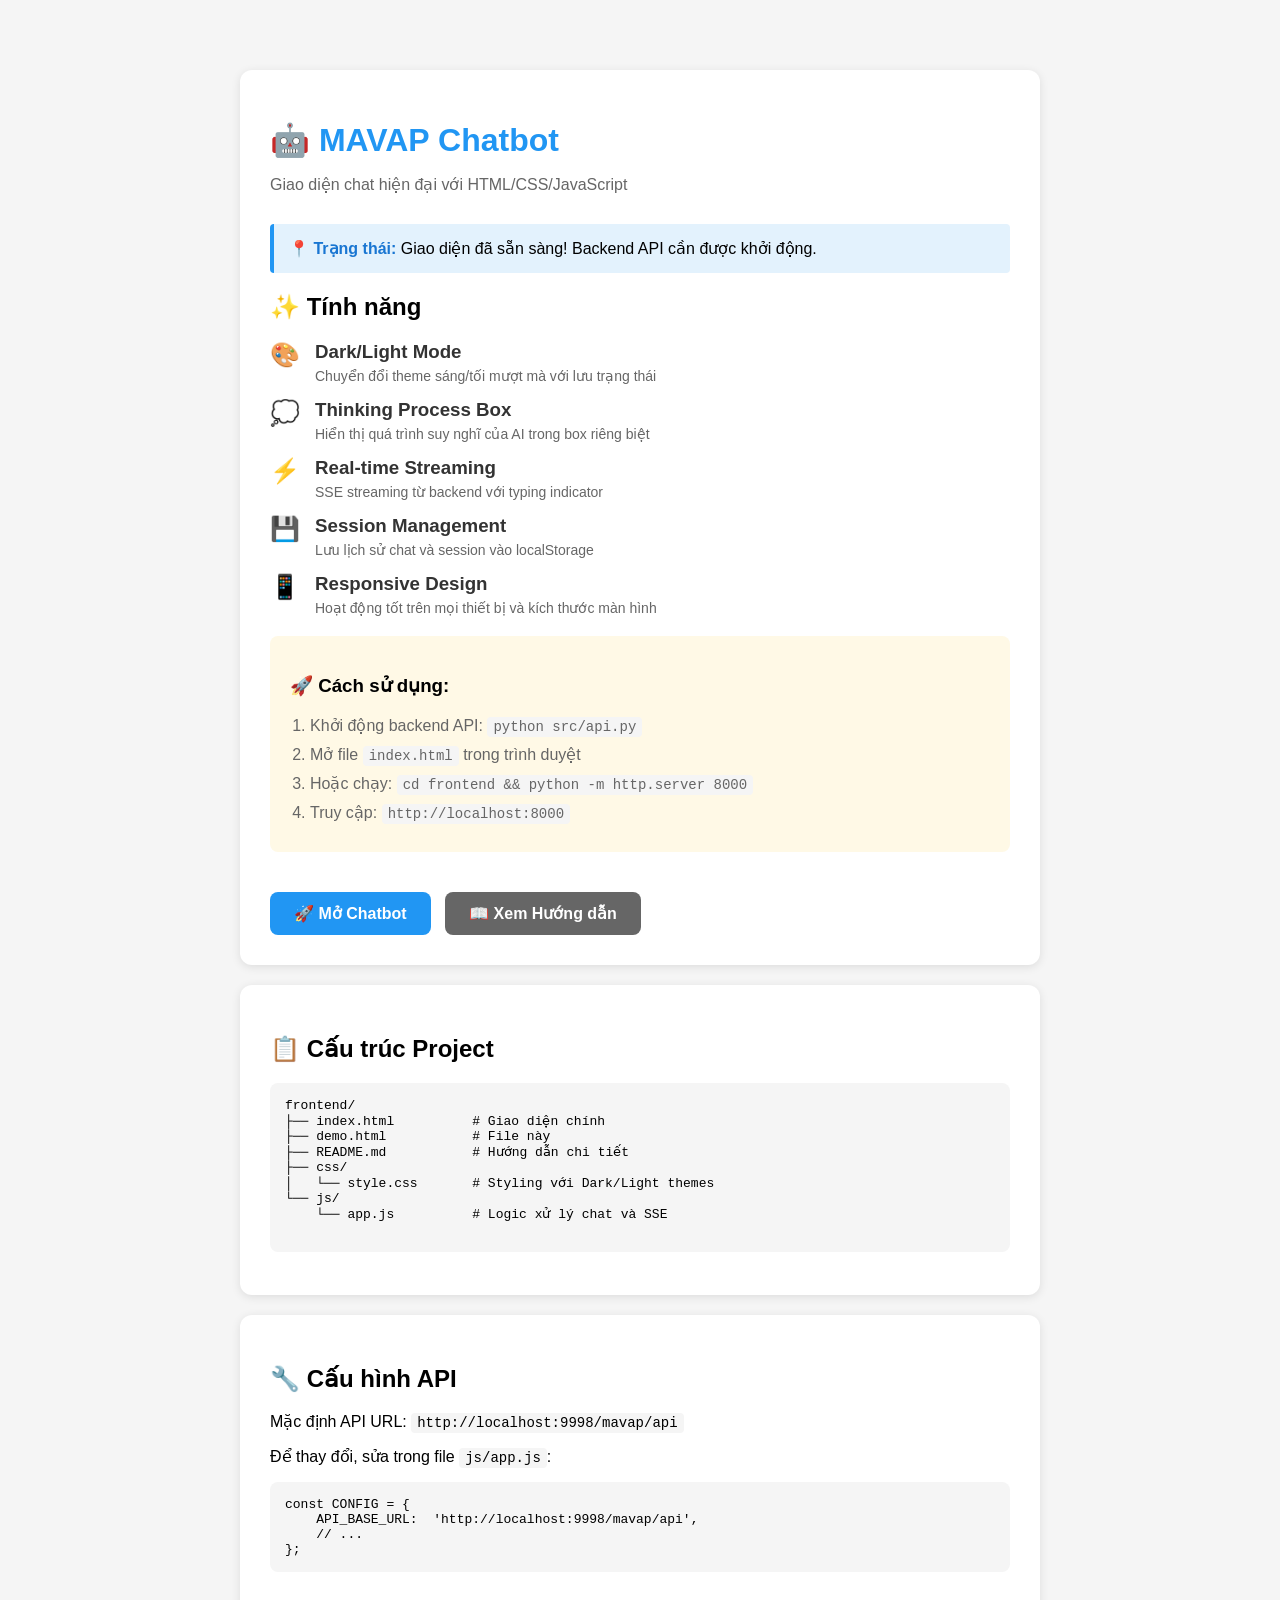
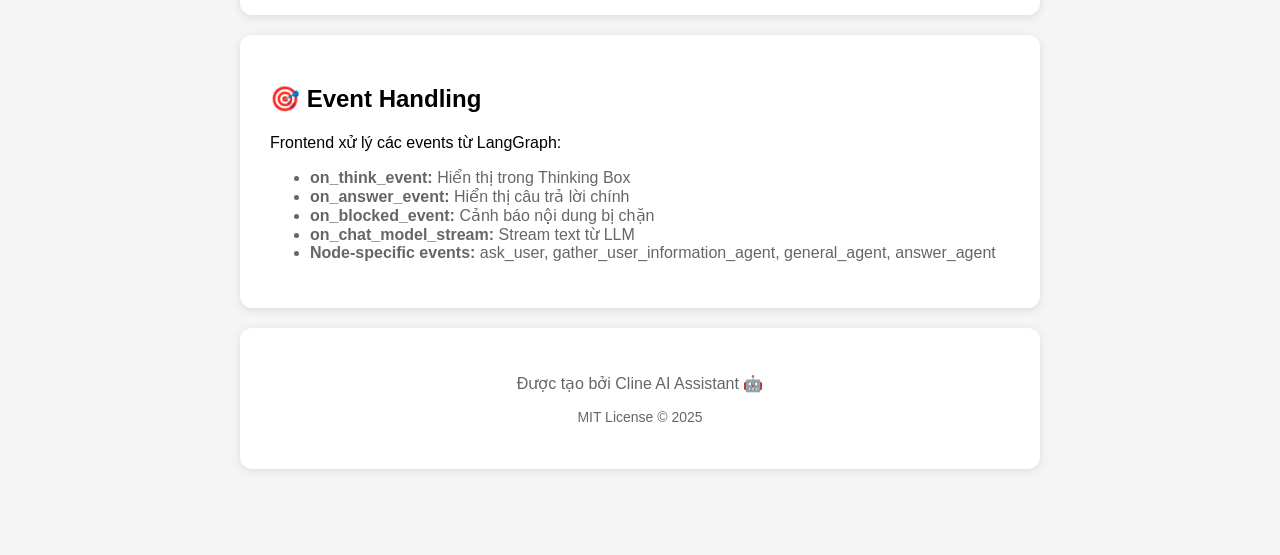
==== frontend/demo.html @ 62d169a2 "demo UI" ====
<! DOCTYPE html>
<html lang="vi">
<head>
    <meta charset="UTF-8">
    <meta name="viewport" content="width=device-width, initial-scale=1.0">
    <title>MAVAP Chatbot Demo</title>
    <style>
        body {
            font-family: Arial, sans-serif;
            max-width: 800px;
            margin: 50px auto;
            padding: 20px;
            background:  #f5f5f5;
        }
        .card {
            background: white;
            border-radius: 12px;
            padding: 30px;
            box-shadow: 0 2px 10px rgba(0,0,0,0.1);
            margin-bottom: 20px;
        }
        h1 {
            color: #2196F3;
            margin-bottom: 10px;
        }
        .subtitle {
            color: #666;
            margin-bottom: 30px;
        }
        .feature {
            display: flex;
            align-items: start;
            margin-bottom: 15px;
        }
        .feature-icon {
            font-size: 24px;
            margin-right: 15px;
        }
        .feature-text h3 {
            margin: 0 0 5px 0;
            color:  #333;
        }
        .feature-text p {
            margin: 0;
            color:  #666;
            font-size: 14px;
        }
        .btn {
            display: inline-block;
            padding: 12px 24px;
            background: #2196F3;
            color:  white;
            text-decoration:  none;
            border-radius:  8px;
            font-weight: 600;
            transition: all 0.3s;
            margin-right: 10px;
            margin-top: 10px;
        }
        .btn:hover {
            background: #1976D2;
            transform: translateY(-2px);
            box-shadow: 0 4px 12px rgba(33, 150, 243, 0.3);
        }
        .btn-secondary {
            background: #666;
        }
        .btn-secondary:hover {
            background: #555;
        }
        .status {
            padding: 15px;
            background: #e3f2fd;
            border-left: 4px solid #2196F3;
            border-radius: 4px;
            margin:  20px 0;
        }
        .status strong {
            color: #1976D2;
        }
        code {
            background: #f5f5f5;
            padding: 2px 6px;
            border-radius:  4px;
            font-family:  'Courier New', monospace;
            font-size: 14px;
        }
        .steps {
            background: #fff9e6;
            padding: 20px;
            border-radius:  8px;
            margin:  20px 0;
        }
        .steps ol {
            margin:  10px 0;
            padding-left: 20px;
        }
        .steps li {
            margin: 10px 0;
            color: #666;
        }
    </style>
</head>
<body>
    <div class="card">
        <h1>🤖 MAVAP Chatbot</h1>
        <p class="subtitle">Giao diện chat hiện đại với HTML/CSS/JavaScript</p>

        <div class="status">
            <strong>📍 Trạng thái: </strong> Giao diện đã sẵn sàng!  Backend API cần được khởi động.
        </div>

        <h2>✨ Tính năng</h2>
        
        <div class="feature">
            <div class="feature-icon">🎨</div>
            <div class="feature-text">
                <h3>Dark/Light Mode</h3>
                <p>Chuyển đổi theme sáng/tối mượt mà với lưu trạng thái</p>
            </div>
        </div>

        <div class="feature">
            <div class="feature-icon">💭</div>
            <div class="feature-text">
                <h3>Thinking Process Box</h3>
                <p>Hiển thị quá trình suy nghĩ của AI trong box riêng biệt</p>
            </div>
        </div>

        <div class="feature">
            <div class="feature-icon">⚡</div>
            <div class="feature-text">
                <h3>Real-time Streaming</h3>
                <p>SSE streaming từ backend với typing indicator</p>
            </div>
        </div>

        <div class="feature">
            <div class="feature-icon">💾</div>
            <div class="feature-text">
                <h3>Session Management</h3>
                <p>Lưu lịch sử chat và session vào localStorage</p>
            </div>
        </div>

        <div class="feature">
            <div class="feature-icon">📱</div>
            <div class="feature-text">
                <h3>Responsive Design</h3>
                <p>Hoạt động tốt trên mọi thiết bị và kích thước màn hình</p>
            </div>
        </div>

        <div class="steps">
            <h3>🚀 Cách sử dụng: </h3>
            <ol>
                <li>Khởi động backend API:  <code>python src/api.py</code></li>
                <li>Mở file <code>index.html</code> trong trình duyệt</li>
                <li>Hoặc chạy: <code>cd frontend && python -m http.server 8000</code></li>
                <li>Truy cập: <code>http://localhost:8000</code></li>
            </ol>
        </div>

        <div style="margin-top: 30px;">
            <a href="index.html" class="btn">🚀 Mở Chatbot</a>
            <a href="README.md" class="btn btn-secondary">📖 Xem Hướng dẫn</a>
        </div>
    </div>

    <div class="card">
        <h2>📋 Cấu trúc Project</h2>
        <pre style="background: #f5f5f5; padding: 15px; border-radius: 8px; overflow-x: auto;">
frontend/
├── index.html          # Giao diện chính
├── demo.html           # File này
├── README.md           # Hướng dẫn chi tiết
├── css/
│   └── style.css       # Styling với Dark/Light themes
└── js/
    └── app.js          # Logic xử lý chat và SSE
        </pre>
    </div>

    <div class="card">
        <h2>🔧 Cấu hình API</h2>
        <p>Mặc định API URL: <code>http://localhost:9998/mavap/api</code></p>
        <p>Để thay đổi, sửa trong file <code>js/app.js</code>:</p>
        <pre style="background: #f5f5f5; padding: 15px; border-radius: 8px; overflow-x: auto;">
const CONFIG = {
    API_BASE_URL:  'http://localhost:9998/mavap/api',
    // ...
};</pre>
    </div>

    <div class="card">
        <h2>🎯 Event Handling</h2>
        <p>Frontend xử lý các events từ LangGraph:</p>
        <ul style="color: #666;">
            <li><strong>on_think_event:</strong> Hiển thị trong Thinking Box</li>
            <li><strong>on_answer_event: </strong> Hiển thị câu trả lời chính</li>
            <li><strong>on_blocked_event:</strong> Cảnh báo nội dung bị chặn</li>
            <li><strong>on_chat_model_stream:</strong> Stream text từ LLM</li>
            <li><strong>Node-specific events:</strong> ask_user, gather_user_information_agent, general_agent, answer_agent</li>
        </ul>
    </div>

    <div class="card" style="text-align: center; color: #666;">
        <p>Được tạo bởi Cline AI Assistant 🤖</p>
        <p style="font-size: 14px;">MIT License © 2025</p>
    </div>
</body>
</html>
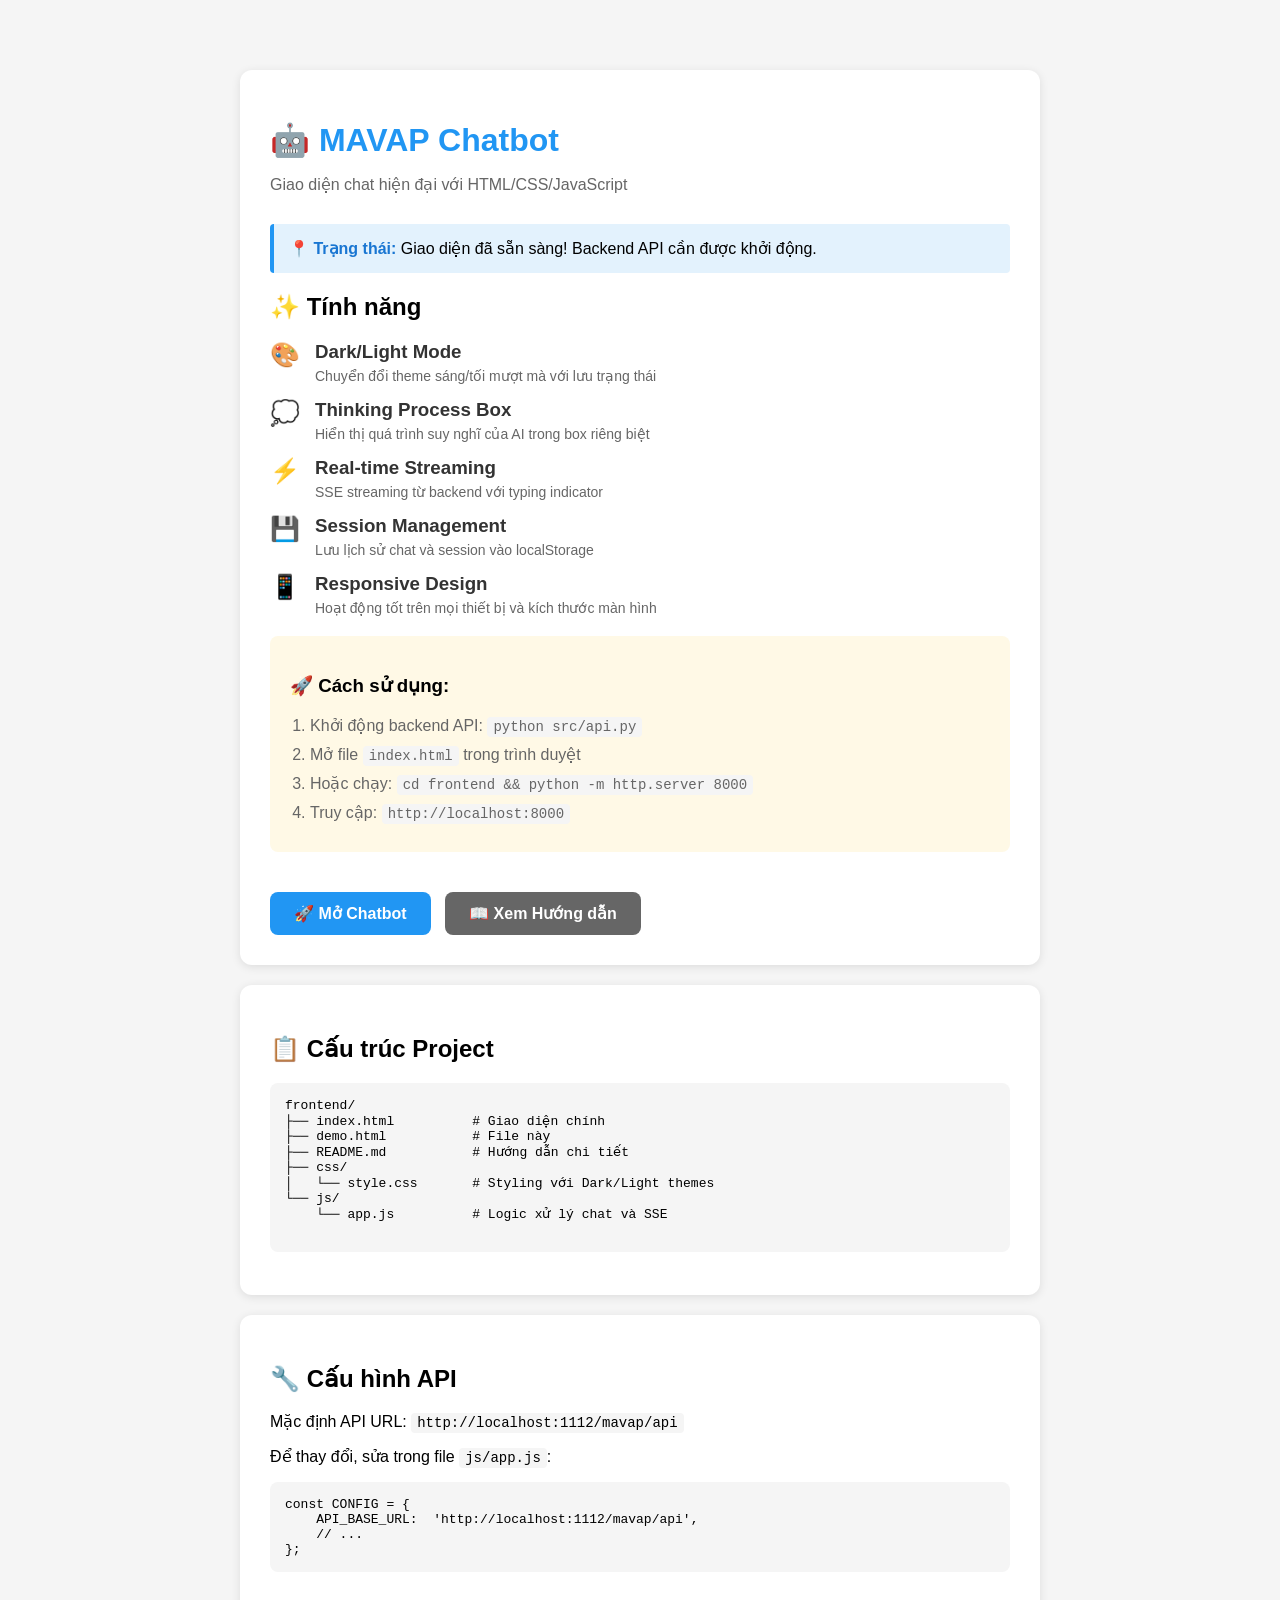
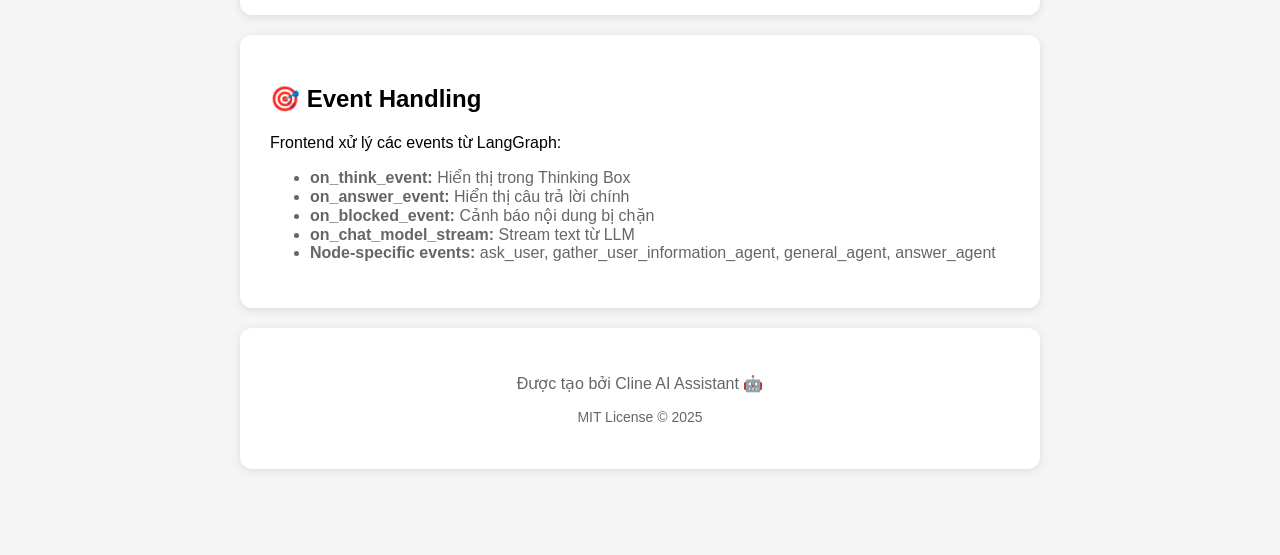
==== commit 7e680149: "fix" ====
--- a/frontend/demo.html
+++ b/frontend/demo.html
@@ -184,11 +184,11 @@
 
     <div class="card">
         <h2>🔧 Cấu hình API</h2>
-        <p>Mặc định API URL: <code>http://localhost:9998/mavap/api</code></p>
+        <p>Mặc định API URL: <code>http://localhost:1112/mavap/api</code></p>
         <p>Để thay đổi, sửa trong file <code>js/app.js</code>:</p>
         <pre style="background: #f5f5f5; padding: 15px; border-radius: 8px; overflow-x: auto;">
 const CONFIG = {
-    API_BASE_URL:  'http://localhost:9998/mavap/api',
+    API_BASE_URL:  'http://localhost:1112/mavap/api',
     // ...
 };</pre>
     </div>
